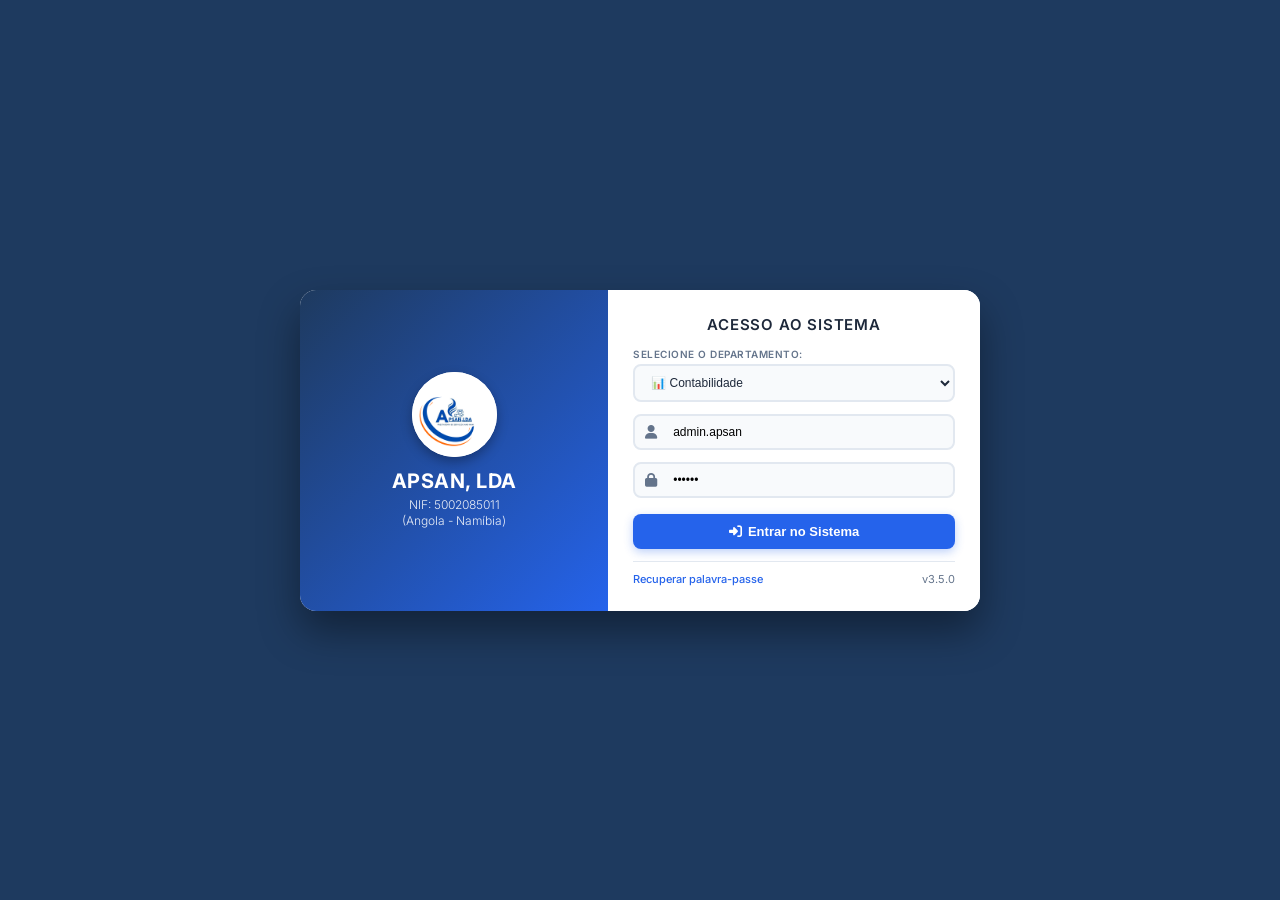
==== index.html @ 14140745 "Update index.html" ====
<!DOCTYPE html>
<html lang="pt-BR">
<head>
  <meta charset="UTF-8">
  <meta name="viewport" content="width=device-width, initial-scale=1.0">
  <title>APSAN, LDA - Acesso ao Sistema</title>
  <link href="https://fonts.googleapis.com/css2?family=Inter:wght@300;400;500;600;700&display=swap" rel="stylesheet">
  <link rel="stylesheet" href="https://cdnjs.cloudflare.com/ajax/libs/font-awesome/6.4.0/css/all.min.css">
  <style>
    * { margin: 0; padding: 0; box-sizing: border-box; }
    
    body { 
      font-family: 'Inter', sans-serif; 
      min-height: 100vh; 
      display: flex; 
      align-items: center; 
      justify-content: center; 
      padding: 20px; 
      position: relative;
      overflow: hidden;
      background-color: #1e3a5f;
    }

    /* Imagem de escritório em movimento panorâmico constante e totalmente visível */
    .bg-moving-container {
      position: fixed;
      top: 0;
      left: 0;
      width: 100vw;
      height: 100vh;
      z-index: -1;
      overflow: hidden;
    }

    .bg-moving-image {
      position: absolute;
      top: 0;
      left: 0;
      width: 140%;
      height: 100%;
      background-image: url('https://images.unsplash.com/photo-1497366216548-37526070297c?auto=format&fit=crop&w=1920&q=80');
      background-size: cover;
      background-position: center;
      filter: brightness(0.85);
      animation: deslizarEscritorio 25s ease-in-out infinite alternate;
    }

    @keyframes deslizarEscritorio {
      0% { transform: translateX(0%); }
      100% { transform: translateX(-25%); }
    }
    
    /* Cartão de login minimizado e em formato horizontal */
    .login-card { 
      background: #ffffff; 
      border-radius: 16px; 
      box-shadow: 0 20px 40px rgba(0,0,0,0.4); 
      width: 100%; 
      max-width: 680px; 
      display: flex;
      overflow: hidden; 
      position: relative;
      z-index: 10;
    }
    
    /* Lado esquerdo do cartão (Logótipo e Identidade) */
    .logo-section { 
      background: linear-gradient(135deg, #1e3a5f, #2563eb); 
      color: #ffffff; 
      padding: 30px 20px; 
      text-align: center; 
      flex: 1;
      display: flex;
      flex-direction: column;
      align-items: center;
      justify-content: center;
    }
    
    .logo-icon { 
      width: 85px; 
      height: 85px; 
      background: #ffffff; 
      border-radius: 50%; 
      display: flex; 
      align-items: center; 
      justify-content: center; 
      margin-bottom: 12px; 
      padding: 0; 
      overflow: hidden; 
      box-shadow: 0 5px 12px rgba(0,0,0,0.3);
    }
    
    .logo-icon img {
      width: 100%;
      height: 100%;
      object-fit: contain;
      transform: scale(1.15);
      display: block;
      margin: auto;
    }

    .logo-section h1 { font-size: 20px; font-weight: 700; margin-bottom: 4px; letter-spacing: 0.5px; }
    .logo-section p { font-size: 12px; opacity: 0.9; font-weight: 300; line-height: 1.3; }
    
    /* Lado direito do cartão (Formulário de preenchimento minimizado) */
    .login-form { 
      padding: 25px 25px; 
      flex: 1.2;
      background: #ffffff;
      display: flex;
      flex-direction: column;
      justify-content: center;
    }

    .login-form h2 { font-size: 15px; margin-bottom: 14px; color: #1e293b; text-align: center; font-weight: 600; text-transform: uppercase; letter-spacing: 0.8px; }
    
    .form-group { margin-bottom: 12px; }
    .form-group label { display: block; font-weight: 600; margin-bottom: 4px; font-size: 10px; color: #64748b; text-transform: uppercase; letter-spacing: 0.5px; }
    
    .department-select { 
      width: 100%; 
      padding: 9px 12px; 
      border: 2px solid #e2e8f0; 
      border-radius: 8px; 
      font-size: 12px; 
      background: #f8fafc; 
      color: #1e293b; 
      cursor: pointer; 
      outline: none; 
      transition: all 0.3s ease;
    }
    .department-select:focus { border-color: #2563eb; background: #ffffff; box-shadow: 0 0 0 3px rgba(37,99,235,0.1); }
    
    .input-group { position: relative; margin-bottom: 12px; }
    .input-group i { position: absolute; left: 12px; top: 50%; transform: translateY(-50%); color: #64748b; font-size: 14px; }
    
    .input-group input { 
      width: 100%; 
      padding: 9px 12px 9px 38px; 
      border: 2px solid #e2e8f0; 
      border-radius: 8px; 
      font-size: 12px; 
      outline: none; 
      background: #f8fafc;
      transition: all 0.3s ease;
    }
    .input-group input:focus { border-color: #2563eb; background: #ffffff; box-shadow: 0 0 0 3px rgba(37,99,235,0.1); }
    
    .btn-login { 
      width: 100%; 
      padding: 10px; 
      background: #2563eb; 
      color: #ffffff; 
      border: none; 
      border-radius: 8px; 
      font-size: 13px; 
      font-weight: 600; 
      cursor: pointer; 
      display: flex; 
      align-items: center; 
      justify-content: center; 
      gap: 6px; 
      transition: all 0.3s ease;
      box-shadow: 0 3px 10px rgba(37,99,235,0.3);
      margin-top: 4px;
    }
    .btn-login:hover { background: #1d4ed8; transform: translateY(-1px); box-shadow: 0 5px 12px rgba(37,99,235,0.4); }
    
    .login-footer { display: flex; justify-content: space-between; margin-top: 12px; padding-top: 10px; border-top: 1px solid #e2e8f0; font-size: 11px; color: #64748b; }
    .login-footer a { color: #2563eb; text-decoration: none; font-weight: 500; }
    .login-footer a:hover { text-decoration: underline; }

    /* Adaptação para telemóveis */
    @media (max-width: 768px) {
      .login-card { flex-direction: column; max-width: 380px; }
      .logo-section { padding: 20px 15px; }
      .login-form { padding: 20px 15px; }
    }
  </style>
</head>
<body>

<!-- Imagem de escritório visível e em movimento panorâmico constante -->
<div class="bg-moving-container">
  <div class="bg-moving-image"></div>
</div>

<div class="login-card">
  <!-- Lado Esquerdo: Logótipo e NIF -->
  <div class="logo-section">
    <div class="logo-icon">
      <img src="logo_apsan.png" alt="Logótipo APSAN, LDA">
    </div>
    <h1>APSAN, LDA</h1>
    <p>NIF: 5002085011<br>(Angola - Namíbia)</p>
  </div>
  
  <!-- Lado Direito: Formulário de Acesso Compacto -->
  <form class="login-form" onsubmit="redirecionarDepartamento(event)">
    <h2>Acesso ao Sistema</h2>
    
    <div class="form-group">
      <label for="department-select">Selecione o Departamento:</label>
      <select id="department-select" class="department-select" required>
        <option value="traducao">📜 Tradução Oficial Juramentada</option>
        <option value="hospitalar">🏥 Acompanhamento Hospitalar</option>
        <option value="administrativo">📋 Administrativo</option>
        <option value="financeiro">💰 Financeiro</option>
        <option value="contabilidade" selected>📊 Contabilidade</option>
        <option value="operacoes">⚙️ Operações e Logística</option>
      </select>
    </div>

    <div class="input-group">
      <i class="fas fa-user"></i>
      <input type="text" id="username" value="admin.apsan" placeholder="Nome de Utilizador" required>
    </div>

    <div class="input-group">
      <i class="fas fa-lock"></i>
      <input type="password" id="password" value="123456" placeholder="Palavra-passe" required>
    </div>

    <button type="submit" class="btn-login">
      <i class="fas fa-sign-in-alt"></i> Entrar no Sistema
    </button>

    <div class="login-footer">
      <a href="#">Recuperar palavra-passe</a>
      <span>v3.5.0</span>
    </div>
  </form>
</div>

<script>
  function redirecionarDepartamento(event) {
    event.preventDefault();
    
    // Limpar quaisquer dados residuais de sessão antigos se necessário
    localStorage.removeItem('usuarioLogado');
    sessionStorage.clear();

    const departamento = document.getElementById('department-select').value;
    
    if (departamento === 'traducao') {
      window.location.href = 'traducao.html';
    } else if (departamento === 'hospitalar') {
      window.location.href = 'acompanhamento_hospitalar.html';
    } else if (departamento === 'financeiro') {
      window.location.href = 'financeiro.html';
    } else if (departamento === 'administrativo') {
      window.location.href = 'administrativo.html';
    } else if (departamento === 'contabilidade') {
      window.location.href = 'contabilidade.html';
    } else if (departamento === 'operacoes') {
      window.location.href = 'operacoes.html';
    } else {
      alert('A redirecionar para o departamento de ' + departamento);
    }
  }
</script>

</body>
</html>
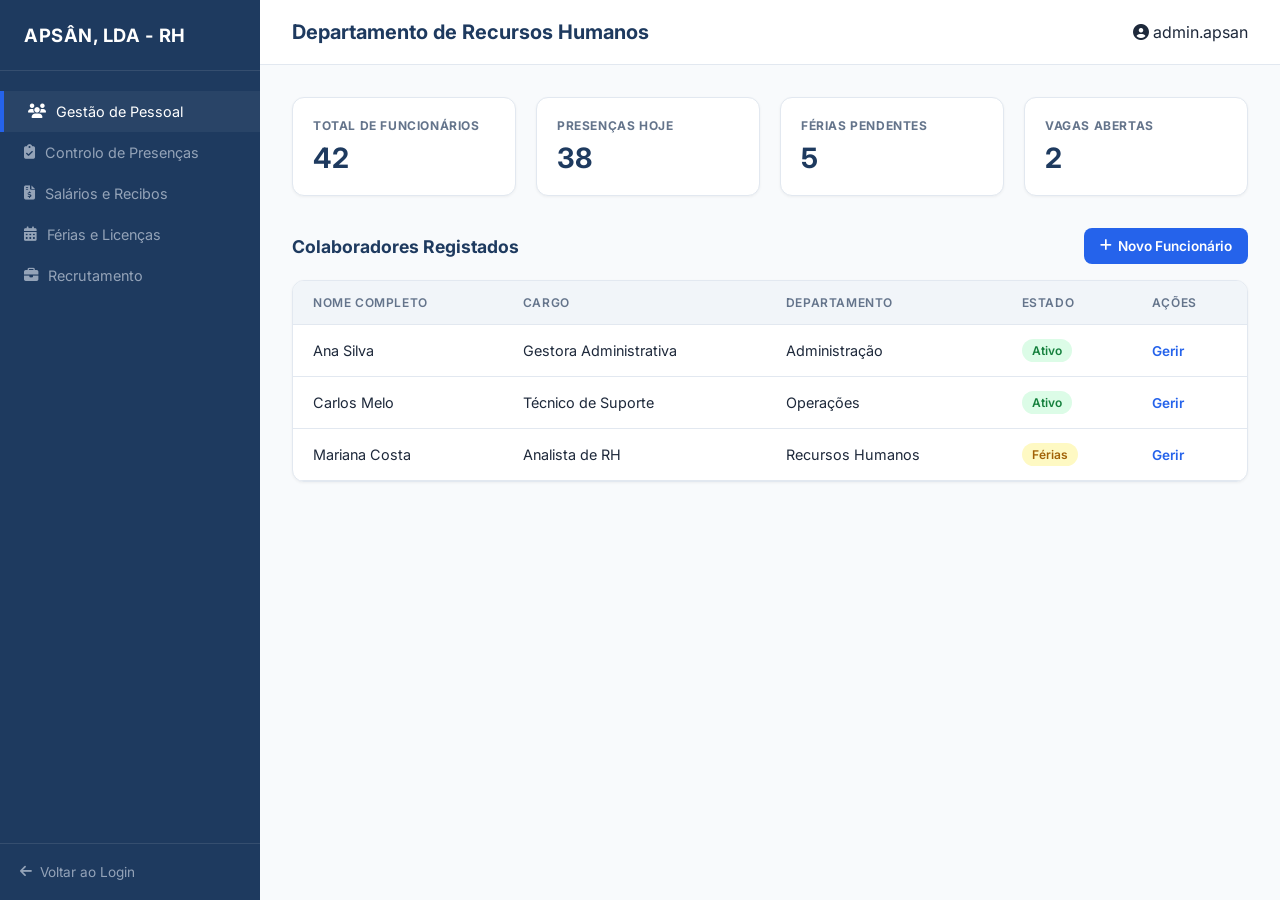
==== commit 22e2b375: "Update index.html" ====
--- a/index.html
+++ b/index.html
@@ -1,264 +1,315 @@
 <!DOCTYPE html>
 <html lang="pt-BR">
 <head>
-  <meta charset="UTF-8">
-  <meta name="viewport" content="width=device-width, initial-scale=1.0">
-  <title>APSAN, LDA - Acesso ao Sistema</title>
-  <link href="https://fonts.googleapis.com/css2?family=Inter:wght@300;400;500;600;700&display=swap" rel="stylesheet">
-  <link rel="stylesheet" href="https://cdnjs.cloudflare.com/ajax/libs/font-awesome/6.4.0/css/all.min.css">
-  <style>
-    * { margin: 0; padding: 0; box-sizing: border-box; }
-    
-    body { 
-      font-family: 'Inter', sans-serif; 
-      min-height: 100vh; 
-      display: flex; 
-      align-items: center; 
-      justify-content: center; 
-      padding: 20px; 
-      position: relative;
-      overflow: hidden;
-      background-color: #1e3a5f;
-    }
-
-    /* Imagem de escritório em movimento panorâmico constante e totalmente visível */
-    .bg-moving-container {
-      position: fixed;
-      top: 0;
-      left: 0;
-      width: 100vw;
-      height: 100vh;
-      z-index: -1;
-      overflow: hidden;
-    }
-
-    .bg-moving-image {
-      position: absolute;
-      top: 0;
-      left: 0;
-      width: 140%;
-      height: 100%;
-      background-image: url('https://images.unsplash.com/photo-1497366216548-37526070297c?auto=format&fit=crop&w=1920&q=80');
-      background-size: cover;
-      background-position: center;
-      filter: brightness(0.85);
-      animation: deslizarEscritorio 25s ease-in-out infinite alternate;
-    }
-
-    @keyframes deslizarEscritorio {
-      0% { transform: translateX(0%); }
-      100% { transform: translateX(-25%); }
-    }
-    
-    /* Cartão de login minimizado e em formato horizontal */
-    .login-card { 
-      background: #ffffff; 
-      border-radius: 16px; 
-      box-shadow: 0 20px 40px rgba(0,0,0,0.4); 
-      width: 100%; 
-      max-width: 680px; 
-      display: flex;
-      overflow: hidden; 
-      position: relative;
-      z-index: 10;
-    }
-    
-    /* Lado esquerdo do cartão (Logótipo e Identidade) */
-    .logo-section { 
-      background: linear-gradient(135deg, #1e3a5f, #2563eb); 
-      color: #ffffff; 
-      padding: 30px 20px; 
-      text-align: center; 
-      flex: 1;
-      display: flex;
-      flex-direction: column;
-      align-items: center;
-      justify-content: center;
-    }
-    
-    .logo-icon { 
-      width: 85px; 
-      height: 85px; 
-      background: #ffffff; 
-      border-radius: 50%; 
-      display: flex; 
-      align-items: center; 
-      justify-content: center; 
-      margin-bottom: 12px; 
-      padding: 0; 
-      overflow: hidden; 
-      box-shadow: 0 5px 12px rgba(0,0,0,0.3);
-    }
-    
-    .logo-icon img {
-      width: 100%;
-      height: 100%;
-      object-fit: contain;
-      transform: scale(1.15);
-      display: block;
-      margin: auto;
-    }
-
-    .logo-section h1 { font-size: 20px; font-weight: 700; margin-bottom: 4px; letter-spacing: 0.5px; }
-    .logo-section p { font-size: 12px; opacity: 0.9; font-weight: 300; line-height: 1.3; }
-    
-    /* Lado direito do cartão (Formulário de preenchimento minimizado) */
-    .login-form { 
-      padding: 25px 25px; 
-      flex: 1.2;
-      background: #ffffff;
-      display: flex;
-      flex-direction: column;
-      justify-content: center;
-    }
-
-    .login-form h2 { font-size: 15px; margin-bottom: 14px; color: #1e293b; text-align: center; font-weight: 600; text-transform: uppercase; letter-spacing: 0.8px; }
-    
-    .form-group { margin-bottom: 12px; }
-    .form-group label { display: block; font-weight: 600; margin-bottom: 4px; font-size: 10px; color: #64748b; text-transform: uppercase; letter-spacing: 0.5px; }
-    
-    .department-select { 
-      width: 100%; 
-      padding: 9px 12px; 
-      border: 2px solid #e2e8f0; 
-      border-radius: 8px; 
-      font-size: 12px; 
-      background: #f8fafc; 
-      color: #1e293b; 
-      cursor: pointer; 
-      outline: none; 
-      transition: all 0.3s ease;
-    }
-    .department-select:focus { border-color: #2563eb; background: #ffffff; box-shadow: 0 0 0 3px rgba(37,99,235,0.1); }
-    
-    .input-group { position: relative; margin-bottom: 12px; }
-    .input-group i { position: absolute; left: 12px; top: 50%; transform: translateY(-50%); color: #64748b; font-size: 14px; }
-    
-    .input-group input { 
-      width: 100%; 
-      padding: 9px 12px 9px 38px; 
-      border: 2px solid #e2e8f0; 
-      border-radius: 8px; 
-      font-size: 12px; 
-      outline: none; 
-      background: #f8fafc;
-      transition: all 0.3s ease;
-    }
-    .input-group input:focus { border-color: #2563eb; background: #ffffff; box-shadow: 0 0 0 3px rgba(37,99,235,0.1); }
-    
-    .btn-login { 
-      width: 100%; 
-      padding: 10px; 
-      background: #2563eb; 
-      color: #ffffff; 
-      border: none; 
-      border-radius: 8px; 
-      font-size: 13px; 
-      font-weight: 600; 
-      cursor: pointer; 
-      display: flex; 
-      align-items: center; 
-      justify-content: center; 
-      gap: 6px; 
-      transition: all 0.3s ease;
-      box-shadow: 0 3px 10px rgba(37,99,235,0.3);
-      margin-top: 4px;
-    }
-    .btn-login:hover { background: #1d4ed8; transform: translateY(-1px); box-shadow: 0 5px 12px rgba(37,99,235,0.4); }
-    
-    .login-footer { display: flex; justify-content: space-between; margin-top: 12px; padding-top: 10px; border-top: 1px solid #e2e8f0; font-size: 11px; color: #64748b; }
-    .login-footer a { color: #2563eb; text-decoration: none; font-weight: 500; }
-    .login-footer a:hover { text-decoration: underline; }
-
-    /* Adaptação para telemóveis */
-    @media (max-width: 768px) {
-      .login-card { flex-direction: column; max-width: 380px; }
-      .logo-section { padding: 20px 15px; }
-      .login-form { padding: 20px 15px; }
-    }
-  </style>
+    <meta charset="UTF-8">
+    <meta name="viewport" content="width=device-width, initial-scale=1.0">
+    <title>APSÂN, LDA - Gestão de Recursos Humanos</title>
+    <link href="https://fonts.googleapis.com/css2?family=Inter:wght@300;400;500;600;700&display=swap" rel="stylesheet">
+    <link rel="stylesheet" href="https://cdnjs.cloudflare.com/ajax/libs/font-awesome/6.4.0/css/all.min.css">
+    <style>
+        :root {
+            --primary-color: #1e3a5f;
+            --accent-color: #2563eb;
+            --bg-color: #f8fafc;
+            --card-bg: #ffffff;
+            --text-main: #1e293b;
+            --text-muted: #64748b;
+            --border-color: #e2e8f0;
+        }
+
+        * {
+            box-sizing: border-box;
+            margin: 0;
+            padding: 0;
+            font-family: 'Inter', sans-serif;
+        }
+
+        body {
+            background-color: var(--bg-color);
+            color: var(--text-main);
+            display: flex;
+            height: 100vh;
+            overflow: hidden;
+        }
+
+        /* Sidebar Styling */
+        aside {
+            width: 260px;
+            background-color: var(--primary-color);
+            color: #ffffff;
+            display: flex;
+            flex-direction: column;
+            justify-content: space-between;
+        }
+
+        .sidebar-header {
+            padding: 24px;
+            font-size: 1.15rem;
+            font-weight: bold;
+            border-bottom: 1px solid rgba(255, 255, 255, 0.1);
+            letter-spacing: 0.5px;
+        }
+
+        .sidebar-menu {
+            list-style: none;
+            padding: 20px 0;
+            flex-grow: 1;
+        }
+
+        .sidebar-menu li a {
+            display: flex;
+            align-items: center;
+            gap: 10px;
+            padding: 12px 24px;
+            color: #94a3b8;
+            text-decoration: none;
+            transition: all 0.3s ease;
+            font-size: 0.9rem;
+        }
+
+        .sidebar-menu li.active a,
+        .sidebar-menu li a:hover {
+            color: #ffffff;
+            background-color: rgba(255, 255, 255, 0.05);
+            border-left: 4px solid var(--accent-color);
+        }
+
+        /* Main Content Styling */
+        main {
+            flex-grow: 1;
+            display: flex;
+            flex-direction: column;
+            overflow-y: auto;
+        }
+
+        header {
+            background-color: var(--card-bg);
+            padding: 20px 32px;
+            border-bottom: 1px solid var(--border-color);
+            display: flex;
+            justify-content: space-between;
+            align-items: center;
+        }
+
+        header h1 {
+            font-size: 1.25rem;
+            color: var(--primary-color);
+        }
+
+        .container {
+            padding: 32px;
+            max-width: 1400px;
+            margin: 0 auto;
+            width: 100%;
+        }
+
+        /* Metrics Grid */
+        .metrics-grid {
+            display: grid;
+            grid-template-columns: repeat(auto-fit, minmax(220px, 1fr));
+            gap: 20px;
+            margin-bottom: 32px;
+        }
+
+        .card {
+            background-color: var(--card-bg);
+            border: 1px solid var(--border-color);
+            border-radius: 12px;
+            padding: 20px;
+            box-shadow: 0 1px 3px rgba(0, 0, 0, 0.05);
+        }
+
+        .card h3 {
+            font-size: 0.75rem;
+            color: var(--text-muted);
+            margin-bottom: 8px;
+            text-transform: uppercase;
+            letter-spacing: 0.05em;
+        }
+
+        .card .value {
+            font-size: 1.75rem;
+            font-weight: bold;
+            color: var(--primary-color);
+        }
+
+        /* Department Sections / Tables */
+        .section-header {
+            display: flex;
+            justify-content: space-between;
+            align-items: center;
+            margin-bottom: 16px;
+        }
+
+        .section-header h2 {
+            font-size: 1.1rem;
+            color: var(--primary-color);
+        }
+
+        .btn-primary {
+            background-color: var(--accent-color);
+            color: white;
+            border: none;
+            padding: 10px 16px;
+            border-radius: 8px;
+            font-weight: 600;
+            font-size: 0.85rem;
+            cursor: pointer;
+            transition: background-color 0.2s;
+            display: flex;
+            align-items: center;
+            gap: 6px;
+        }
+
+        .btn-primary:hover {
+            background-color: #1d4ed8;
+        }
+
+        .table-container {
+            background-color: var(--card-bg);
+            border: 1px solid var(--border-color);
+            border-radius: 12px;
+            overflow: hidden;
+            box-shadow: 0 1px 3px rgba(0, 0, 0, 0.05);
+        }
+
+        table {
+            width: 100%;
+            border-collapse: collapse;
+            text-align: left;
+        }
+
+        th, td {
+            padding: 14px 20px;
+            border-bottom: 1px solid var(--border-color);
+            font-size: 0.9rem;
+        }
+
+        th {
+            background-color: #f1f5f9;
+            font-size: 0.75rem;
+            font-weight: 600;
+            color: var(--text-muted);
+            text-transform: uppercase;
+            letter-spacing: 0.05em;
+        }
+
+        tbody tr:hover {
+            background-color: #f8fafc;
+        }
+
+        .badge {
+            display: inline-block;
+            padding: 4px 10px;
+            border-radius: 12px;
+            font-size: 0.75rem;
+            font-weight: 600;
+        }
+
+        .badge.active {
+            background-color: #dcfce7;
+            color: #15803d;
+        }
+
+        .badge.pending {
+            background-color: #fef9c3;
+            color: #a16207;
+        }
+    </style>
 </head>
 <body>
 
-<!-- Imagem de escritório visível e em movimento panorâmico constante -->
-<div class="bg-moving-container">
-  <div class="bg-moving-image"></div>
-</div>
-
-<div class="login-card">
-  <!-- Lado Esquerdo: Logótipo e NIF -->
-  <div class="logo-section">
-    <div class="logo-icon">
-      <img src="logo_apsan.png" alt="Logótipo APSAN, LDA">
-    </div>
-    <h1>APSAN, LDA</h1>
-    <p>NIF: 5002085011<br>(Angola - Namíbia)</p>
-  </div>
-  
-  <!-- Lado Direito: Formulário de Acesso Compacto -->
-  <form class="login-form" onsubmit="redirecionarDepartamento(event)">
-    <h2>Acesso ao Sistema</h2>
-    
-    <div class="form-group">
-      <label for="department-select">Selecione o Departamento:</label>
-      <select id="department-select" class="department-select" required>
-        <option value="traducao">📜 Tradução Oficial Juramentada</option>
-        <option value="hospitalar">🏥 Acompanhamento Hospitalar</option>
-        <option value="administrativo">📋 Administrativo</option>
-        <option value="financeiro">💰 Financeiro</option>
-        <option value="contabilidade" selected>📊 Contabilidade</option>
-        <option value="operacoes">⚙️ Operações e Logística</option>
-      </select>
-    </div>
-
-    <div class="input-group">
-      <i class="fas fa-user"></i>
-      <input type="text" id="username" value="admin.apsan" placeholder="Nome de Utilizador" required>
-    </div>
-
-    <div class="input-group">
-      <i class="fas fa-lock"></i>
-      <input type="password" id="password" value="123456" placeholder="Palavra-passe" required>
-    </div>
-
-    <button type="submit" class="btn-login">
-      <i class="fas fa-sign-in-alt"></i> Entrar no Sistema
-    </button>
-
-    <div class="login-footer">
-      <a href="#">Recuperar palavra-passe</a>
-      <span>v3.5.0</span>
-    </div>
-  </form>
-</div>
-
-<script>
-  function redirecionarDepartamento(event) {
-    event.preventDefault();
-    
-    // Limpar quaisquer dados residuais de sessão antigos se necessário
-    localStorage.removeItem('usuarioLogado');
-    sessionStorage.clear();
-
-    const departamento = document.getElementById('department-select').value;
-    
-    if (departamento === 'traducao') {
-      window.location.href = 'traducao.html';
-    } else if (departamento === 'hospitalar') {
-      window.location.href = 'acompanhamento_hospitalar.html';
-    } else if (departamento === 'financeiro') {
-      window.location.href = 'financeiro.html';
-    } else if (departamento === 'administrativo') {
-      window.location.href = 'administrativo.html';
-    } else if (departamento === 'contabilidade') {
-      window.location.href = 'contabilidade.html';
-    } else if (departamento === 'operacoes') {
-      window.location.href = 'operacoes.html';
-    } else {
-      alert('A redirecionar para o departamento de ' + departamento);
-    }
-  }
-</script>
+    <!-- Sidebar -->
+    <aside>
+        <div>
+            <div class="sidebar-header">APSÂN, LDA - RH</div>
+            <ul class="sidebar-menu">
+                <li class="active"><a href="#"><i class="fas fa-users"></i> Gestão de Pessoal</a></li>
+                <li><a href="#"><i class="fas fa-clipboard-check"></i> Controlo de Presenças</a></li>
+                <li><a href="#"><i class="fas fa-file-invoice-dollar"></i> Salários e Recibos</a></li>
+                <li><a href="#"><i class="fas fa-calendar-alt"></i> Férias e Licenças</a></li>
+                <li><a href="#"><i class="fas fa-briefcase"></i> Recrutamento</a></li>
+            </ul>
+        </div>
+        <div style="padding: 20px; border-top: 1px solid rgba(255,255,255,0.1);">
+            <a href="index.html" style="color: #94a3b8; text-decoration: none; font-size: 0.85rem; display: flex; align-items: center; gap: 8px;">
+                <i class="fas fa-arrow-left"></i> Voltar ao Login
+            </a>
+        </div>
+    </aside>
+
+    <!-- Main Content Area -->
+    <main>
+        <header>
+            <h1>Departamento de Recursos Humanos</h1>
+            <span><i class="fas fa-user-circle"></i> admin.apsan</span>
+        </header>
+
+        <div class="container">
+            <!-- Metrics Section -->
+            <div class="metrics-grid">
+                <div class="card">
+                    <h3>Total de Funcionários</h3>
+                    <div class="value">42</div>
+                </div>
+                <div class="card">
+                    <h3>Presenças Hoje</h3>
+                    <div class="value">38</div>
+                </div>
+                <div class="card">
+                    <h3>Férias Pendentes</h3>
+                    <div class="value">5</div>
+                </div>
+                <div class="card">
+                    <h3>Vagas Abertas</h3>
+                    <div class="value">2</div>
+                </div>
+            </div>
+
+            <!-- Employee List Section -->
+            <div class="section-header">
+                <h2>Colaboradores Registados</h2>
+                <button class="btn-primary"><i class="fas fa-plus"></i> Novo Funcionário</button>
+            </div>
+
+            <div class="table-container">
+                <table>
+                    <thead>
+                        <tr>
+                            <th>Nome Completo</th>
+                            <th>Cargo</th>
+                            <th>Departamento</th>
+                            <th>Estado</th>
+                            <th>Ações</th>
+                        </tr>
+                    </thead>
+                    <tbody>
+                        <tr>
+                            <td>Ana Silva</td>
+                            <td>Gestora Administrativa</td>
+                            <td>Administração</td>
+                            <td><span class="badge active">Ativo</span></td>
+                            <td><a href="#" style="color: var(--accent-color); text-decoration: none; font-weight: 600; font-size: 0.85rem;">Gerir</a></td>
+                        </tr>
+                        <tr>
+                            <td>Carlos Melo</td>
+                            <td>Técnico de Suporte</td>
+                            <td>Operações</td>
+                            <td><span class="badge active">Ativo</span></td>
+                            <td><a href="#" style="color: var(--accent-color); text-decoration: none; font-weight: 600; font-size: 0.85rem;">Gerir</a></td>
+                        </tr>
+                        <tr>
+                            <td>Mariana Costa</td>
+                            <td>Analista de RH</td>
+                            <td>Recursos Humanos</td>
+                            <td><span class="badge pending">Férias</span></td>
+                            <td><a href="#" style="color: var(--accent-color); text-decoration: none; font-weight: 600; font-size: 0.85rem;">Gerir</a></td>
+                        </tr>
+                    </tbody>
+                </table>
+            </div>
+        </div>
+    </main>
 
 </body>
 </html>
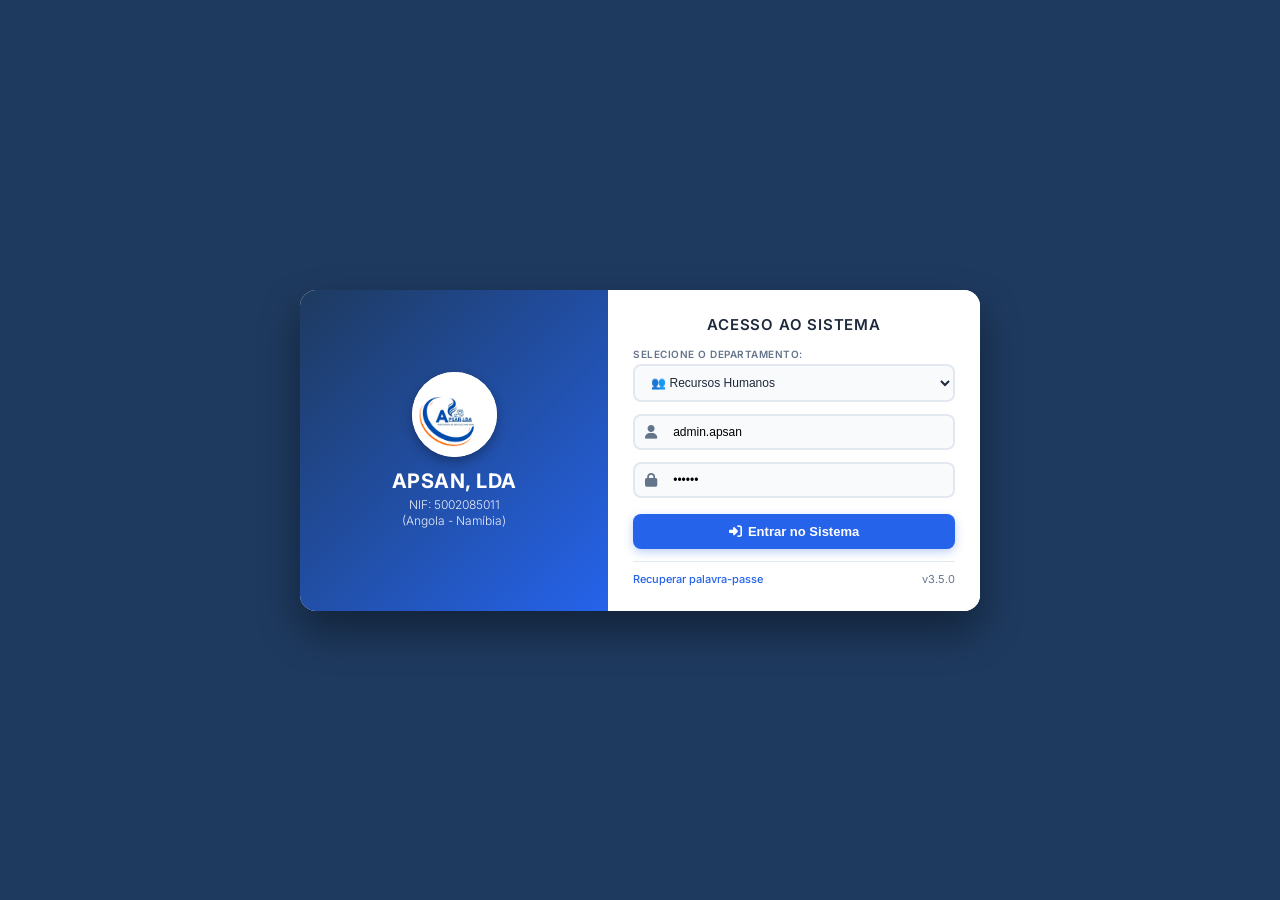
==== commit 2ff38a8e: "Update index.html" ====
--- a/index.html
+++ b/index.html
@@ -1,315 +1,249 @@
 <!DOCTYPE html>
 <html lang="pt-BR">
 <head>
-    <meta charset="UTF-8">
-    <meta name="viewport" content="width=device-width, initial-scale=1.0">
-    <title>APSÂN, LDA - Gestão de Recursos Humanos</title>
-    <link href="https://fonts.googleapis.com/css2?family=Inter:wght@300;400;500;600;700&display=swap" rel="stylesheet">
-    <link rel="stylesheet" href="https://cdnjs.cloudflare.com/ajax/libs/font-awesome/6.4.0/css/all.min.css">
-    <style>
-        :root {
-            --primary-color: #1e3a5f;
-            --accent-color: #2563eb;
-            --bg-color: #f8fafc;
-            --card-bg: #ffffff;
-            --text-main: #1e293b;
-            --text-muted: #64748b;
-            --border-color: #e2e8f0;
-        }
-
-        * {
-            box-sizing: border-box;
-            margin: 0;
-            padding: 0;
-            font-family: 'Inter', sans-serif;
-        }
-
-        body {
-            background-color: var(--bg-color);
-            color: var(--text-main);
-            display: flex;
-            height: 100vh;
-            overflow: hidden;
-        }
-
-        /* Sidebar Styling */
-        aside {
-            width: 260px;
-            background-color: var(--primary-color);
-            color: #ffffff;
-            display: flex;
-            flex-direction: column;
-            justify-content: space-between;
-        }
-
-        .sidebar-header {
-            padding: 24px;
-            font-size: 1.15rem;
-            font-weight: bold;
-            border-bottom: 1px solid rgba(255, 255, 255, 0.1);
-            letter-spacing: 0.5px;
-        }
-
-        .sidebar-menu {
-            list-style: none;
-            padding: 20px 0;
-            flex-grow: 1;
-        }
-
-        .sidebar-menu li a {
-            display: flex;
-            align-items: center;
-            gap: 10px;
-            padding: 12px 24px;
-            color: #94a3b8;
-            text-decoration: none;
-            transition: all 0.3s ease;
-            font-size: 0.9rem;
-        }
-
-        .sidebar-menu li.active a,
-        .sidebar-menu li a:hover {
-            color: #ffffff;
-            background-color: rgba(255, 255, 255, 0.05);
-            border-left: 4px solid var(--accent-color);
-        }
-
-        /* Main Content Styling */
-        main {
-            flex-grow: 1;
-            display: flex;
-            flex-direction: column;
-            overflow-y: auto;
-        }
-
-        header {
-            background-color: var(--card-bg);
-            padding: 20px 32px;
-            border-bottom: 1px solid var(--border-color);
-            display: flex;
-            justify-content: space-between;
-            align-items: center;
-        }
-
-        header h1 {
-            font-size: 1.25rem;
-            color: var(--primary-color);
-        }
-
-        .container {
-            padding: 32px;
-            max-width: 1400px;
-            margin: 0 auto;
-            width: 100%;
-        }
-
-        /* Metrics Grid */
-        .metrics-grid {
-            display: grid;
-            grid-template-columns: repeat(auto-fit, minmax(220px, 1fr));
-            gap: 20px;
-            margin-bottom: 32px;
-        }
-
-        .card {
-            background-color: var(--card-bg);
-            border: 1px solid var(--border-color);
-            border-radius: 12px;
-            padding: 20px;
-            box-shadow: 0 1px 3px rgba(0, 0, 0, 0.05);
-        }
-
-        .card h3 {
-            font-size: 0.75rem;
-            color: var(--text-muted);
-            margin-bottom: 8px;
-            text-transform: uppercase;
-            letter-spacing: 0.05em;
-        }
-
-        .card .value {
-            font-size: 1.75rem;
-            font-weight: bold;
-            color: var(--primary-color);
-        }
-
-        /* Department Sections / Tables */
-        .section-header {
-            display: flex;
-            justify-content: space-between;
-            align-items: center;
-            margin-bottom: 16px;
-        }
-
-        .section-header h2 {
-            font-size: 1.1rem;
-            color: var(--primary-color);
-        }
-
-        .btn-primary {
-            background-color: var(--accent-color);
-            color: white;
-            border: none;
-            padding: 10px 16px;
-            border-radius: 8px;
-            font-weight: 600;
-            font-size: 0.85rem;
-            cursor: pointer;
-            transition: background-color 0.2s;
-            display: flex;
-            align-items: center;
-            gap: 6px;
-        }
-
-        .btn-primary:hover {
-            background-color: #1d4ed8;
-        }
-
-        .table-container {
-            background-color: var(--card-bg);
-            border: 1px solid var(--border-color);
-            border-radius: 12px;
-            overflow: hidden;
-            box-shadow: 0 1px 3px rgba(0, 0, 0, 0.05);
-        }
-
-        table {
-            width: 100%;
-            border-collapse: collapse;
-            text-align: left;
-        }
-
-        th, td {
-            padding: 14px 20px;
-            border-bottom: 1px solid var(--border-color);
-            font-size: 0.9rem;
-        }
-
-        th {
-            background-color: #f1f5f9;
-            font-size: 0.75rem;
-            font-weight: 600;
-            color: var(--text-muted);
-            text-transform: uppercase;
-            letter-spacing: 0.05em;
-        }
-
-        tbody tr:hover {
-            background-color: #f8fafc;
-        }
-
-        .badge {
-            display: inline-block;
-            padding: 4px 10px;
-            border-radius: 12px;
-            font-size: 0.75rem;
-            font-weight: 600;
-        }
-
-        .badge.active {
-            background-color: #dcfce7;
-            color: #15803d;
-        }
-
-        .badge.pending {
-            background-color: #fef9c3;
-            color: #a16207;
-        }
-    </style>
+  <meta charset="UTF-8">
+  <meta name="viewport" content="width=device-width, initial-scale=1.0">
+  <title>APSAN, LDA - Acesso ao Sistema</title>
+  <link href="https://fonts.googleapis.com/css2?family=Inter:wght@300;400;500;600;700&display=swap" rel="stylesheet">
+  <link rel="stylesheet" href="https://cdnjs.cloudflare.com/ajax/libs/font-awesome/6.4.0/css/all.min.css">
+  <style>
+    * { margin: 0; padding: 0; box-sizing: border-box; }
+    
+    body { 
+      font-family: 'Inter', sans-serif; 
+      min-height: 100vh; 
+      display: flex; 
+      align-items: center; 
+      justify-content: center; 
+      padding: 20px; 
+      position: relative;
+      overflow: hidden;
+      background-color: #1e3a5f;
+    }
+
+    /* Imagem de escritório em movimento panorâmico constante e totalmente visível */
+    .bg-moving-container {
+      position: fixed;
+      top: 0;
+      left: 0;
+      width: 100vw;
+      height: 100vh;
+      z-index: -1;
+      overflow: hidden;
+    }
+
+    .bg-moving-image {
+      position: absolute;
+      top: 0;
+      left: 0;
+      width: 140%;
+      height: 100%;
+      background-image: url('https://images.unsplash.com/photo-1497366216548-37526070297c?auto=format&fit=crop&w=1920&q=80');
+      background-size: cover;
+      background-position: center;
+      filter: brightness(0.85);
+      animation: deslizarEscritorio 25s ease-in-out infinite alternate;
+    }
+
+    @keyframes deslizarEscritorio {
+      0% { transform: translateX(0%); }
+      100% { transform: translateX(-25%); }
+    }
+    
+    /* Cartão de login minimizado e em formato horizontal */
+    .login-card { 
+      background: #ffffff; 
+      border-radius: 16px; 
+      box-shadow: 0 20px 40px rgba(0,0,0,0.4); 
+      width: 100%; 
+      max-width: 680px; 
+      display: flex;
+      overflow: hidden; 
+      position: relative;
+      z-index: 10;
+    }
+    
+    /* Lado esquerdo do cartão (Logótipo e Identidade) */
+    .logo-section { 
+      background: linear-gradient(135deg, #1e3a5f, #2563eb); 
+      color: #ffffff; 
+      padding: 30px 20px; 
+      text-align: center; 
+      flex: 1;
+      display: flex;
+      flex-direction: column;
+      align-items: center;
+      justify-content: center;
+    }
+    
+    .logo-icon { 
+      width: 85px; 
+      height: 85px; 
+      background: #ffffff; 
+      border-radius: 50%; 
+      display: flex; 
+      align-items: center; 
+      justify-content: center; 
+      margin-bottom: 12px; 
+      padding: 0; 
+      overflow: hidden; 
+      box-shadow: 0 5px 12px rgba(0,0,0,0.3);
+    }
+    
+    .logo-icon img {
+      width: 100%;
+      height: 100%;
+      object-fit: contain;
+      transform: scale(1.15);
+      display: block;
+      margin: auto;
+    }
+
+    .logo-section h1 { font-size: 20px; font-weight: 700; margin-bottom: 4px; letter-spacing: 0.5px; }
+    .logo-section p { font-size: 12px; opacity: 0.9; font-weight: 300; line-height: 1.3; }
+    
+    /* Lado direito do cartão (Formulário de preenchimento minimizado) */
+    .login-form { 
+      padding: 25px 25px; 
+      flex: 1.2;
+      background: #ffffff;
+      display: flex;
+      flex-direction: column;
+      justify-content: center;
+    }
+
+    .login-form h2 { font-size: 15px; margin-bottom: 14px; color: #1e293b; text-align: center; font-weight: 600; text-transform: uppercase; letter-spacing: 0.8px; }
+    
+    .form-group { margin-bottom: 12px; }
+    .form-group label { display: block; font-weight: 600; margin-bottom: 4px; font-size: 10px; color: #64748b; text-transform: uppercase; letter-spacing: 0.5px; }
+    
+    .department-select { 
+      width: 100%; 
+      padding: 9px 12px; 
+      border: 2px solid #e2e8f0; 
+      border-radius: 8px; 
+      font-size: 12px; 
+      background: #f8fafc; 
+      color: #1e293b; 
+      cursor: pointer; 
+      outline: none; 
+      transition: all 0.3s ease;
+    }
+    .department-select:focus { border-color: #2563eb; background: #ffffff; box-shadow: 0 0 0 3px rgba(37,99,235,0.1); }
+    
+    .input-group { position: relative; margin-bottom: 12px; }
+    .input-group i { position: absolute; left: 12px; top: 50%; transform: translateY(-50%); color: #64748b; font-size: 14px; }
+    
+    .input-group input { 
+      width: 100%; 
+      padding: 9px 12px 9px 38px; 
+      border: 2px solid #e2e8f0; 
+      border-radius: 8px; 
+      font-size: 12px; 
+      outline: none; 
+      background: #f8fafc;
+      transition: all 0.3s ease;
+    }
+    .input-group input:focus { border-color: #2563eb; background: #ffffff; box-shadow: 0 0 0 3px rgba(37,99,235,0.1); }
+    
+    .btn-login { 
+      width: 100%; 
+      padding: 10px; 
+      background: #2563eb; 
+      color: #ffffff; 
+      border: none; 
+      border-radius: 8px; 
+      font-size: 13px; 
+      font-weight: 600; 
+      cursor: pointer; 
+      display: flex; 
+      align-items: center; 
+      justify-content: center; 
+      gap: 6px; 
+      transition: all 0.3s ease;
+      box-shadow: 0 3px 10px rgba(37,99,235,0.3);
+      margin-top: 4px;
+    }
+    .btn-login:hover { background: #1d4ed8; transform: translateY(-1px); box-shadow: 0 5px 12px rgba(37,99,235,0.4); }
+    
+    .login-footer { display: flex; justify-content: space-between; margin-top: 12px; padding-top: 10px; border-top: 1px solid #e2e8f0; font-size: 11px; color: #64748b; }
+    .login-footer a { color: #2563eb; text-decoration: none; font-weight: 500; }
+    .login-footer a:hover { text-decoration: underline; }
+
+    /* Adaptação para telemóveis */
+    @media (max-width: 768px) {
+      .login-card { flex-direction: column; max-width: 380px; }
+      .logo-section { padding: 20px 15px; }
+      .login-form { padding: 20px 15px; }
+    }
+  </style>
 </head>
 <body>
 
-    <!-- Sidebar -->
-    <aside>
-        <div>
-            <div class="sidebar-header">APSÂN, LDA - RH</div>
-            <ul class="sidebar-menu">
-                <li class="active"><a href="#"><i class="fas fa-users"></i> Gestão de Pessoal</a></li>
-                <li><a href="#"><i class="fas fa-clipboard-check"></i> Controlo de Presenças</a></li>
-                <li><a href="#"><i class="fas fa-file-invoice-dollar"></i> Salários e Recibos</a></li>
-                <li><a href="#"><i class="fas fa-calendar-alt"></i> Férias e Licenças</a></li>
-                <li><a href="#"><i class="fas fa-briefcase"></i> Recrutamento</a></li>
-            </ul>
-        </div>
-        <div style="padding: 20px; border-top: 1px solid rgba(255,255,255,0.1);">
-            <a href="index.html" style="color: #94a3b8; text-decoration: none; font-size: 0.85rem; display: flex; align-items: center; gap: 8px;">
-                <i class="fas fa-arrow-left"></i> Voltar ao Login
-            </a>
-        </div>
-    </aside>
-
-    <!-- Main Content Area -->
-    <main>
-        <header>
-            <h1>Departamento de Recursos Humanos</h1>
-            <span><i class="fas fa-user-circle"></i> admin.apsan</span>
-        </header>
-
-        <div class="container">
-            <!-- Metrics Section -->
-            <div class="metrics-grid">
-                <div class="card">
-                    <h3>Total de Funcionários</h3>
-                    <div class="value">42</div>
-                </div>
-                <div class="card">
-                    <h3>Presenças Hoje</h3>
-                    <div class="value">38</div>
-                </div>
-                <div class="card">
-                    <h3>Férias Pendentes</h3>
-                    <div class="value">5</div>
-                </div>
-                <div class="card">
-                    <h3>Vagas Abertas</h3>
-                    <div class="value">2</div>
-                </div>
-            </div>
-
-            <!-- Employee List Section -->
-            <div class="section-header">
-                <h2>Colaboradores Registados</h2>
-                <button class="btn-primary"><i class="fas fa-plus"></i> Novo Funcionário</button>
-            </div>
-
-            <div class="table-container">
-                <table>
-                    <thead>
-                        <tr>
-                            <th>Nome Completo</th>
-                            <th>Cargo</th>
-                            <th>Departamento</th>
-                            <th>Estado</th>
-                            <th>Ações</th>
-                        </tr>
-                    </thead>
-                    <tbody>
-                        <tr>
-                            <td>Ana Silva</td>
-                            <td>Gestora Administrativa</td>
-                            <td>Administração</td>
-                            <td><span class="badge active">Ativo</span></td>
-                            <td><a href="#" style="color: var(--accent-color); text-decoration: none; font-weight: 600; font-size: 0.85rem;">Gerir</a></td>
-                        </tr>
-                        <tr>
-                            <td>Carlos Melo</td>
-                            <td>Técnico de Suporte</td>
-                            <td>Operações</td>
-                            <td><span class="badge active">Ativo</span></td>
-                            <td><a href="#" style="color: var(--accent-color); text-decoration: none; font-weight: 600; font-size: 0.85rem;">Gerir</a></td>
-                        </tr>
-                        <tr>
-                            <td>Mariana Costa</td>
-                            <td>Analista de RH</td>
-                            <td>Recursos Humanos</td>
-                            <td><span class="badge pending">Férias</span></td>
-                            <td><a href="#" style="color: var(--accent-color); text-decoration: none; font-weight: 600; font-size: 0.85rem;">Gerir</a></td>
-                        </tr>
-                    </tbody>
-                </table>
-            </div>
-        </div>
-    </main>
+<!-- Imagem de escritório visível e em movimento panorâmico constante -->
+<div class="bg-moving-container">
+  <div class="bg-moving-image"></div>
+</div>
+
+<div class="login-card">
+  <!-- Lado Esquerdo: Logótipo e NIF -->
+  <div class="logo-section">
+    <div class="logo-icon">
+      <img src="logo_apsan.png" alt="Logótipo APSAN, LDA">
+    </div>
+    <h1>APSAN, LDA</h1>
+    <p>NIF: 5002085011<br>(Angola - Namíbia)</p>
+  </div>
+  
+  <!-- Lado Direito: Formulário de Acesso Compacto -->
+  <form class="login-form" onsubmit="redirecionarDepartamento(event)">
+    <h2>Acesso ao Sistema</h2>
+    
+    <div class="form-group">
+      <label for="department-select">Selecione o Departamento:</label>
+      <select id="department-select" class="department-select" required>
+        <option value="rh" selected>👥 Recursos Humanos</option>
+      </select>
+    </div>
+
+    <div class="input-group">
+      <i class="fas fa-user"></i>
+      <input type="text" id="username" value="admin.apsan" placeholder="Nome de Utilizador" required>
+    </div>
+
+    <div class="input-group">
+      <i class="fas fa-lock"></i>
+      <input type="password" id="password" value="123456" placeholder="Palavra-passe" required>
+    </div>
+
+    <button type="submit" class="btn-login">
+      <i class="fas fa-sign-in-alt"></i> Entrar no Sistema
+    </button>
+
+    <div class="login-footer">
+      <a href="#">Recuperar palavra-passe</a>
+      <span>v3.5.0</span>
+    </div>
+  </form>
+</div>
+
+<script>
+  function redirecionarDepartamento(event) {
+    event.preventDefault();
+    
+    // Limpar quaisquer dados residuais de sessão antigos se necessário
+    localStorage.removeItem('usuarioLogado');
+    sessionStorage.clear();
+
+    const departamento = document.getElementById('department-select').value;
+    
+    if (departamento === 'rh') {
+      window.location.href = 'rh.html';
+    } else {
+      alert('A redirecionar para o departamento de ' + departamento);
+    }
+  }
+</script>
 
 </body>
 </html>
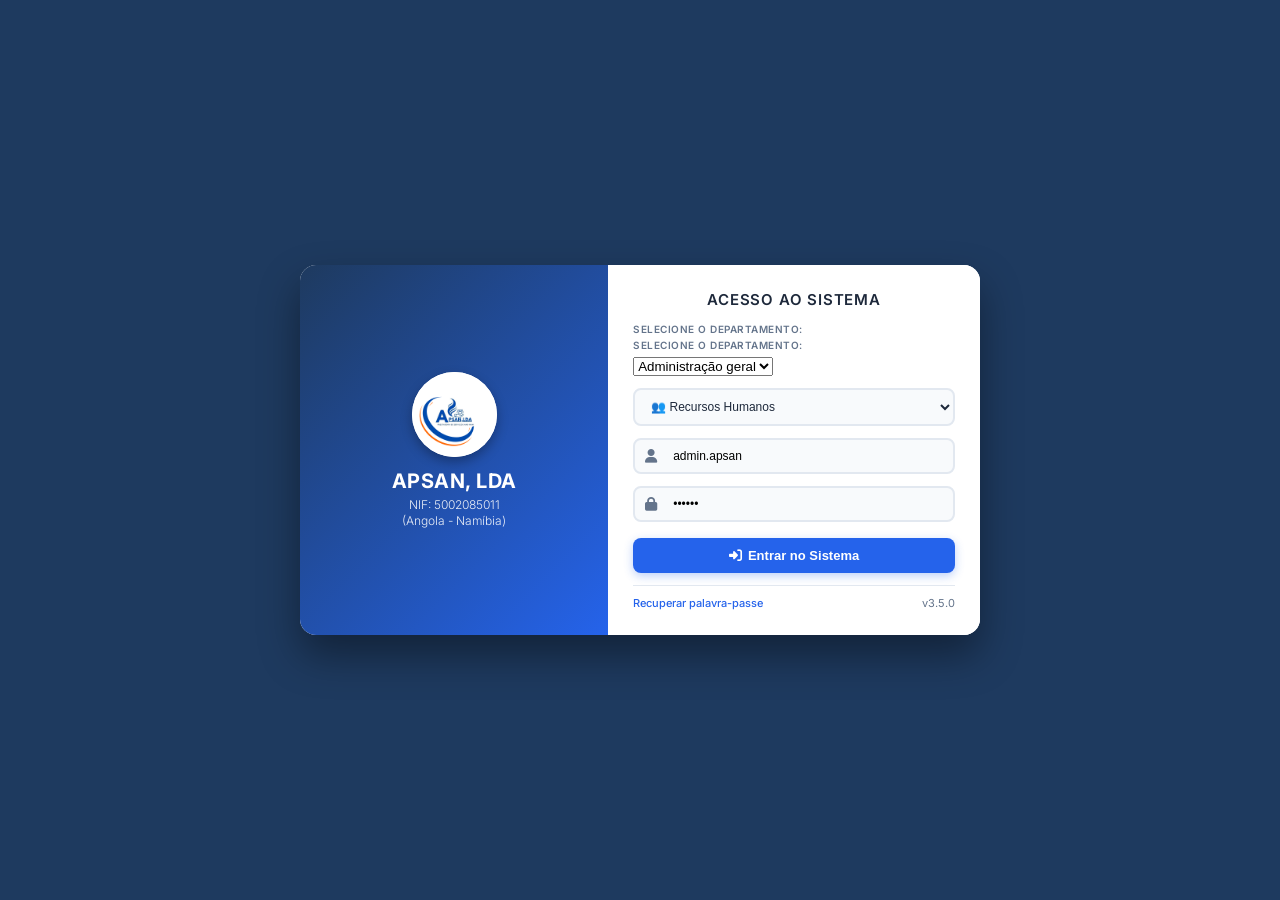
==== commit f4b4e87a: "Update index.html" ====
--- a/index.html
+++ b/index.html
@@ -201,8 +201,23 @@
     
     <div class="form-group">
       <label for="department-select">Selecione o Departamento:</label>
+      <div class="form-group">
+    <label>SELECIONE O DEPARTAMENTO:</label>
+    <select id="departamento">
+        <option value="admin_geral">Administração geral</option>
+        <option value="rh">Recursos Humanos</option>
+        <option value="financeiro">Financeiro</option>
+        <option value="operacoes">Operações</option>
+    </select>
+</div>
       <select id="department-select" class="department-select" required>
         <option value="rh" selected>👥 Recursos Humanos</option>
+        <option value="contabilidade">📊 Contabilidade</option>
+        <option value="financeiro">💰 Financeiro</option>
+        <option value="administrativo">📋 Administrativo</option>
+        <option value="operacoes">⚙️ Operações e Logística</option>
+        <option value="traducao">📜 Tradução Oficial Juramentada</option>
+        <option value="hospitalar">🏥 Acompanhamento Hospitalar</option>
       </select>
     </div>
 
@@ -239,6 +254,18 @@
     
     if (departamento === 'rh') {
       window.location.href = 'rh.html';
+    } else if (departamento === 'contabilidade') {
+      window.location.href = 'contabilidade.html';
+    } else if (departamento === 'financeiro') {
+      window.location.href = 'financeiro.html';
+    } else if (departamento === 'administrativo') {
+      window.location.href = 'administrativo.html';
+    } else if (departamento === 'operacoes') {
+      window.location.href = 'operacoes.html';
+    } else if (departamento === 'traducao') {
+      window.location.href = 'traducao.html';
+    } else if (departamento === 'hospitalar') {
+      window.location.href = 'acompanhamento_hospitalar.html';
     } else {
       alert('A redirecionar para o departamento de ' + departamento);
     }
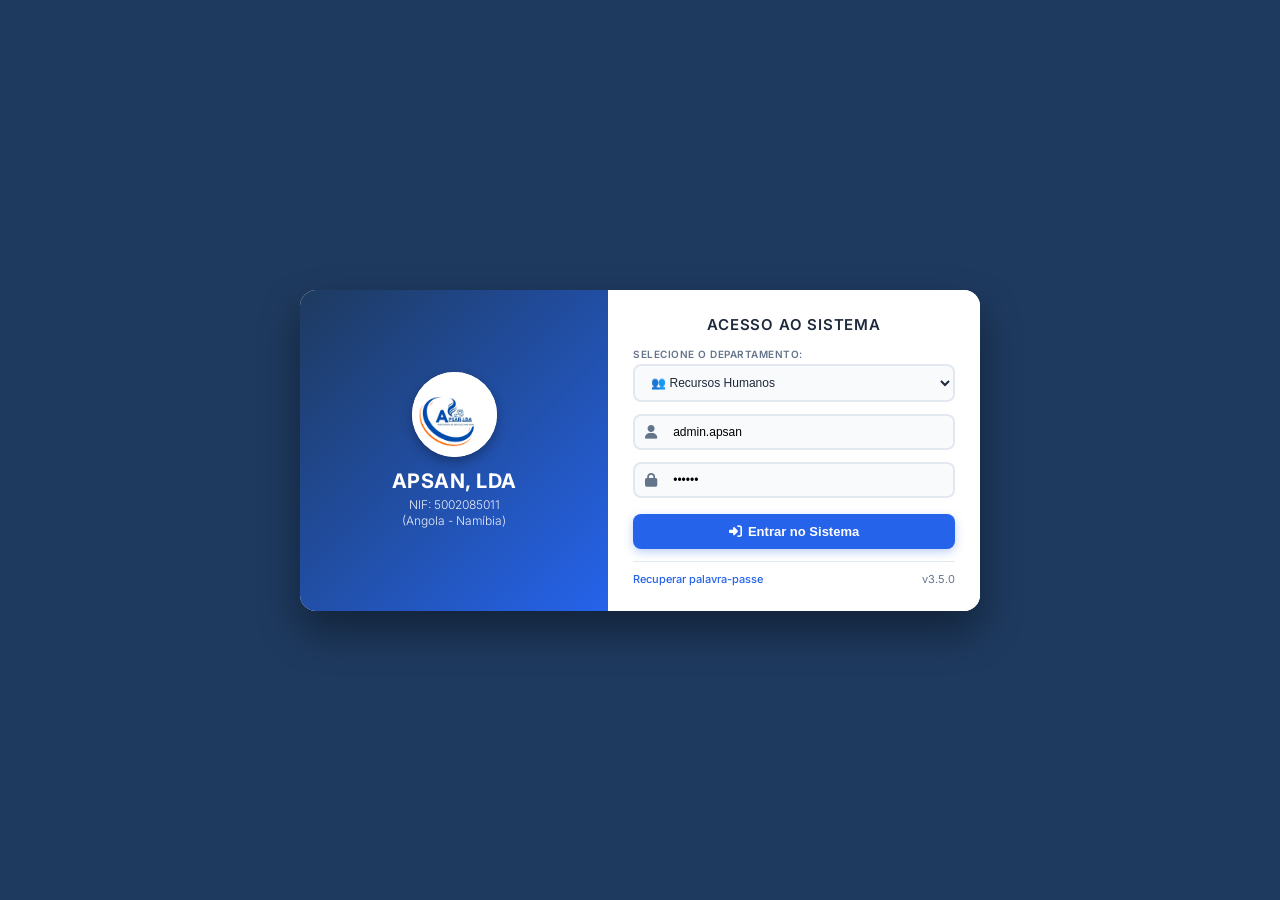
==== commit 0b281071: "Update index.html" ====
--- a/index.html
+++ b/index.html
@@ -198,23 +198,13 @@
   <!-- Lado Direito: Formulário de Acesso Compacto -->
   <form class="login-form" onsubmit="redirecionarDepartamento(event)">
     <h2>Acesso ao Sistema</h2>
-    
     <div class="form-group">
       <label for="department-select">Selecione o Departamento:</label>
-      <div class="form-group">
-    <label>SELECIONE O DEPARTAMENTO:</label>
-    <select id="departamento">
-        <option value="admin_geral">Administração geral</option>
-        <option value="rh">Recursos Humanos</option>
-        <option value="financeiro">Financeiro</option>
-        <option value="operacoes">Operações</option>
-    </select>
-</div>
       <select id="department-select" class="department-select" required>
         <option value="rh" selected>👥 Recursos Humanos</option>
         <option value="contabilidade">📊 Contabilidade</option>
         <option value="financeiro">💰 Financeiro</option>
-        <option value="administrativo">📋 Administrativo</option>
+        <option value="administrativo">📋 Admistração Geral</option>
         <option value="operacoes">⚙️ Operações e Logística</option>
         <option value="traducao">📜 Tradução Oficial Juramentada</option>
         <option value="hospitalar">🏥 Acompanhamento Hospitalar</option>
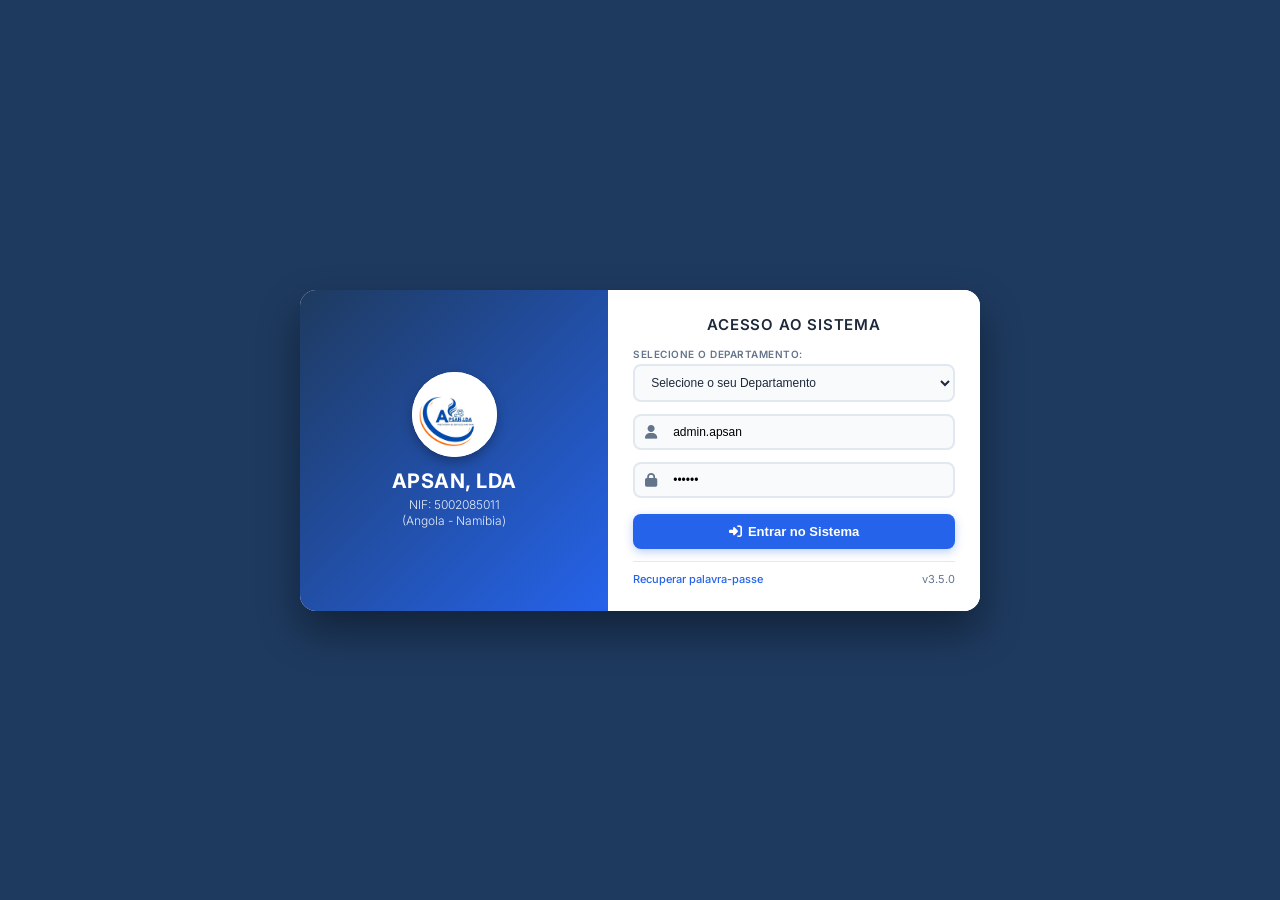
==== commit 0c07202c: "Update index.html" ====
--- a/index.html
+++ b/index.html
@@ -21,7 +21,6 @@
       background-color: #1e3a5f;
     }
 
-    /* Imagem de escritório em movimento panorâmico constante e totalmente visível */
     .bg-moving-container {
       position: fixed;
       top: 0;
@@ -50,7 +49,6 @@
       100% { transform: translateX(-25%); }
     }
     
-    /* Cartão de login minimizado e em formato horizontal */
     .login-card { 
       background: #ffffff; 
       border-radius: 16px; 
@@ -63,7 +61,6 @@
       z-index: 10;
     }
     
-    /* Lado esquerdo do cartão (Logótipo e Identidade) */
     .logo-section { 
       background: linear-gradient(135deg, #1e3a5f, #2563eb); 
       color: #ffffff; 
@@ -102,7 +99,6 @@
     .logo-section h1 { font-size: 20px; font-weight: 700; margin-bottom: 4px; letter-spacing: 0.5px; }
     .logo-section p { font-size: 12px; opacity: 0.9; font-weight: 300; line-height: 1.3; }
     
-    /* Lado direito do cartão (Formulário de preenchimento minimizado) */
     .login-form { 
       padding: 25px 25px; 
       flex: 1.2;
@@ -170,7 +166,6 @@
     .login-footer a { color: #2563eb; text-decoration: none; font-weight: 500; }
     .login-footer a:hover { text-decoration: underline; }
 
-    /* Adaptação para telemóveis */
     @media (max-width: 768px) {
       .login-card { flex-direction: column; max-width: 380px; }
       .logo-section { padding: 20px 15px; }
@@ -180,13 +175,11 @@
 </head>
 <body>
 
-<!-- Imagem de escritório visível e em movimento panorâmico constante -->
 <div class="bg-moving-container">
   <div class="bg-moving-image"></div>
 </div>
 
 <div class="login-card">
-  <!-- Lado Esquerdo: Logótipo e NIF -->
   <div class="logo-section">
     <div class="logo-icon">
       <img src="logo_apsan.png" alt="Logótipo APSAN, LDA">
@@ -195,16 +188,16 @@
     <p>NIF: 5002085011<br>(Angola - Namíbia)</p>
   </div>
   
-  <!-- Lado Direito: Formulário de Acesso Compacto -->
   <form class="login-form" onsubmit="redirecionarDepartamento(event)">
     <h2>Acesso ao Sistema</h2>
     <div class="form-group">
       <label for="department-select">Selecione o Departamento:</label>
       <select id="department-select" class="department-select" required>
-        <option value="rh" selected>👥 Recursos Humanos</option>
+        <option value="" disabled selected>Selecione o seu Departamento</option>
+        <option value="rh">👥 Recursos Humanos</option>
         <option value="contabilidade">📊 Contabilidade</option>
         <option value="financeiro">💰 Financeiro</option>
-        <option value="administrativo">📋 Admistração Geral</option>
+        <option value="administrativo">🏛️ Administração Geral</option>
         <option value="operacoes">⚙️ Operações e Logística</option>
         <option value="traducao">📜 Tradução Oficial Juramentada</option>
         <option value="hospitalar">🏥 Acompanhamento Hospitalar</option>
@@ -236,7 +229,6 @@
   function redirecionarDepartamento(event) {
     event.preventDefault();
     
-    // Limpar quaisquer dados residuais de sessão antigos se necessário
     localStorage.removeItem('usuarioLogado');
     sessionStorage.clear();
 
@@ -257,7 +249,7 @@
     } else if (departamento === 'hospitalar') {
       window.location.href = 'acompanhamento_hospitalar.html';
     } else {
-      alert('A redirecionar para o departamento de ' + departamento);
+      alert('Por favor, selecione um departamento válido.');
     }
   }
 </script>
